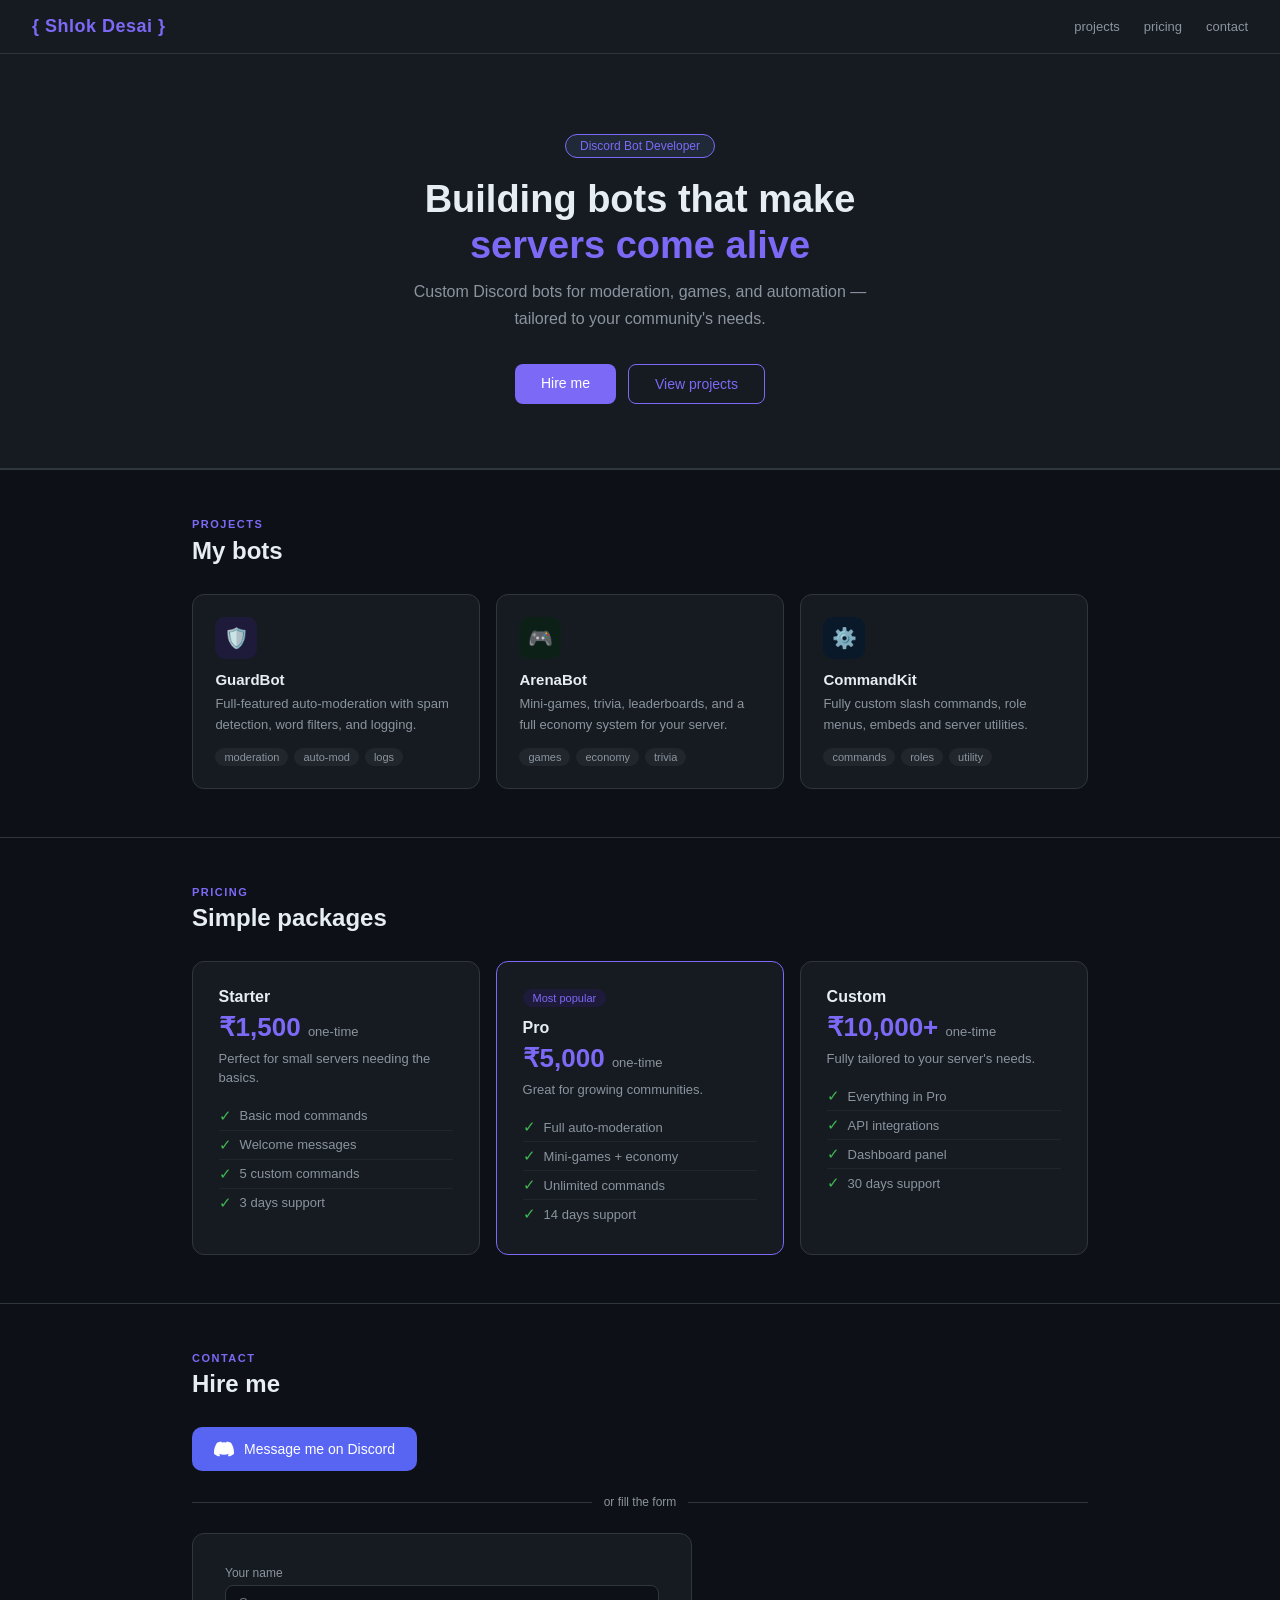
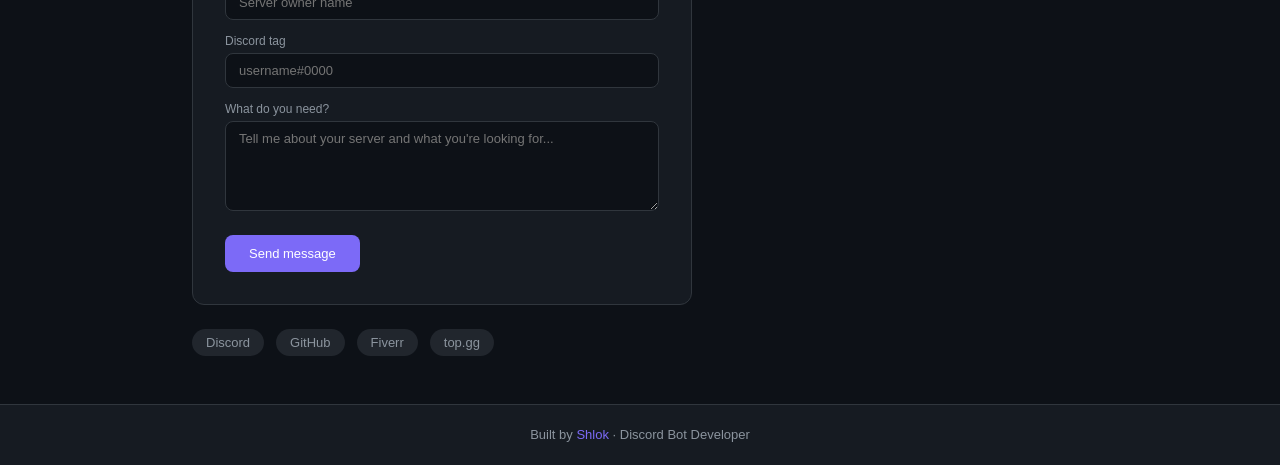
==== index.html @ 583a7310 "Add files via upload" ====
<!DOCTYPE html>
<html lang="en">
<head>
  <link rel="stylesheet" href="style.css">
  <meta charset="UTF-8" />
  <meta name="viewport" content="width=device-width, initial-scale=1.0" />
  <title>Shlok | Discord Bot Developer</title>
  <style>
    * { box-sizing: border-box; margin: 0; padding: 0; }
    body { font-family: 'Segoe UI', sans-serif; background: #0d1117; color: #e6edf3; }

    nav {
      display: flex; align-items: center; justify-content: space-between;
      padding: 1rem 2rem; background: #161b22;
      border-bottom: 0.5px solid #30363d;
      position: sticky; top: 0; z-index: 100;
    }
    .logo { font-size: 18px; font-weight: 600; color: #7c6af7; letter-spacing: 0.5px; }
    .nav-links { display: flex; gap: 1.5rem; }
    .nav-links a { font-size: 13px; color: #8b949e; text-decoration: none; cursor: pointer; transition: color 0.2s; }
    .nav-links a:hover { color: #e6edf3; }

    .hero {
      padding: 5rem 2rem 4rem; text-align: center;
      background: #161b22;
      border-bottom: 0.5px solid #30363d;
    }
    .hero-badge {
      display: inline-block; background: #1f2937; color: #7c6af7;
      font-size: 12px; padding: 4px 14px; border-radius: 20px;
      border: 0.5px solid #7c6af7; margin-bottom: 1.2rem;
    }
    .hero h1 { font-size: 38px; font-weight: 600; color: #e6edf3; margin-bottom: 0.6rem; line-height: 1.2; }
    .hero h1 span { color: #7c6af7; }
    .hero p { font-size: 16px; color: #8b949e; max-width: 500px; margin: 0 auto 2rem; line-height: 1.7; }
    .hero-btns { display: flex; gap: 12px; justify-content: center; flex-wrap: wrap; }
    .btn-primary {
      background: #7c6af7; color: #fff; border: none;
      padding: 11px 26px; border-radius: 8px; font-size: 14px;
      cursor: pointer; font-weight: 500; text-decoration: none;
    }
    .btn-primary:hover { background: #6a58e0; }
    .btn-outline {
      background: transparent; color: #7c6af7;
      border: 0.5px solid #7c6af7; padding: 11px 26px;
      border-radius: 8px; font-size: 14px; cursor: pointer;
      font-weight: 500; text-decoration: none;
    }
    .btn-outline:hover { background: #1e1a3a; }

    .section { padding: 3rem 2rem; max-width: 960px; margin: 0 auto; }
    .section-title {
      font-size: 11px; font-weight: 600; color: #7c6af7;
      text-transform: uppercase; letter-spacing: 1.5px; margin-bottom: 0.4rem;
    }
    .section-heading { font-size: 24px; font-weight: 600; color: #e6edf3; margin-bottom: 1.8rem; }
    .divider { border: none; border-top: 0.5px solid #30363d; }

    .bots-grid { display: grid; grid-template-columns: repeat(auto-fit, minmax(220px, 1fr)); gap: 16px; }
    .bot-card {
      background: #161b22; border: 0.5px solid #30363d;
      border-radius: 12px; padding: 1.4rem; transition: border-color 0.2s;
    }
    .bot-card:hover { border-color: #7c6af7; }
    .bot-icon {
      width: 42px; height: 42px; border-radius: 10px;
      display: flex; align-items: center; justify-content: center;
      font-size: 20px; margin-bottom: 12px;
    }
    .bot-icon.purple { background: #1e1a3a; }
    .bot-icon.green  { background: #0d2018; }
    .bot-icon.blue   { background: #0a1929; }
    .bot-name { font-size: 15px; font-weight: 600; color: #e6edf3; margin-bottom: 6px; }
    .bot-desc { font-size: 13px; color: #8b949e; line-height: 1.6; margin-bottom: 12px; }
    .bot-tags { display: flex; flex-wrap: wrap; gap: 6px; }
    .tag { font-size: 11px; background: #21262d; color: #8b949e; padding: 3px 9px; border-radius: 20px; }

    .pricing-grid { display: grid; grid-template-columns: repeat(auto-fit, minmax(200px, 1fr)); gap: 16px; }
    .plan-card {
      background: #161b22; border: 0.5px solid #30363d;
      border-radius: 12px; padding: 1.6rem;
    }
    .plan-card.featured { border: 1.5px solid #7c6af7; }
    .plan-badge {
      font-size: 11px; background: #1e1a3a; color: #7c6af7;
      padding: 3px 10px; border-radius: 20px;
      display: inline-block; margin-bottom: 12px;
    }
    .plan-name { font-size: 16px; font-weight: 600; color: #e6edf3; margin-bottom: 6px; }
    .plan-price { font-size: 26px; font-weight: 600; color: #7c6af7; margin-bottom: 6px; }
    .plan-price span { font-size: 13px; color: #8b949e; font-weight: 400; }
    .plan-desc { font-size: 13px; color: #8b949e; margin-bottom: 14px; line-height: 1.5; }
    .plan-features { list-style: none; }
    .plan-features li {
      font-size: 13px; color: #8b949e; padding: 5px 0;
      border-bottom: 0.5px solid #21262d;
      display: flex; align-items: center; gap: 8px;
    }
    .plan-features li:last-child { border: none; }
    .check { color: #3fb950; font-size: 15px; }

    .contact-card {
      background: #161b22; border: 0.5px solid #30363d;
      border-radius: 12px; padding: 2rem; max-width: 500px;
    }
    .contact-row { margin-bottom: 14px; }
    .contact-label { font-size: 12px; color: #8b949e; margin-bottom: 5px; }
    .contact-input {
      width: 100%; background: #0d1117; border: 0.5px solid #30363d;
      border-radius: 8px; padding: 9px 13px; font-size: 13px;
      color: #e6edf3; font-family: 'Segoe UI', sans-serif; outline: none;
    }
    .contact-input:focus { border-color: #7c6af7; }
    textarea.contact-input { resize: vertical; min-height: 90px; }
    .contact-btn {
      background: #7c6af7; color: #fff; border: none;
      padding: 11px 24px; border-radius: 8px; font-size: 13px;
      cursor: pointer; font-weight: 500; margin-top: 6px;
    }
    .contact-btn:hover { background: #6a58e0; }
    .contact-btn:disabled { opacity: 0.6; cursor: not-allowed; }

    .discord-cta {
      display: inline-flex; align-items: center; gap: 10px;
      background: #5865F2; color: #fff; text-decoration: none;
      padding: 12px 22px; border-radius: 10px; font-size: 14px;
      font-weight: 500; transition: background 0.2s;
    }
    .discord-cta:hover { background: #4752c4; }

    .socials { display: flex; gap: 12px; margin-top: 1.5rem; }
    .social-link {
      font-size: 13px; color: #8b949e; text-decoration: none;
      background: #21262d; padding: 6px 14px; border-radius: 20px;
      transition: color 0.2s, background 0.2s;
    }
    .social-link:hover { color: #7c6af7; background: #1e1a3a; }

    footer {
      background: #161b22; border-top: 0.5px solid #30363d;
      padding: 1.4rem 2rem; text-align: center;
    }
    footer p { font-size: 13px; color: #8b949e; }
    footer span { color: #7c6af7; }

    @media (max-width: 600px) {
      .hero h1 { font-size: 26px; }
      nav { padding: 1rem; }
      .nav-links { gap: 1rem; }
    }
  </style>
</head>
<body>

  <script src="script.js"></script>
  <nav>
    <div class="logo">{ Shlok Desai }</div>
    <div class="nav-links">
      <a href="#projects">projects</a>
      <a href="#pricing">pricing</a>
      <a href="#contact">contact</a>
    </div>
  </nav>

  <!-- Hero -->
  <section class="hero">
    <div class="hero-badge">Discord Bot Developer</div>
    <h1>Building bots that make<br><span>servers come alive</span></h1>
    <p>Custom Discord bots for moderation, games, and automation — tailored to your community's needs.</p>
    <div class="hero-btns">
      <a href="#contact" class="btn-primary">Hire me</a>
      <a href="#projects" class="btn-outline">View projects</a>
    </div>
  </section>

  <!-- Projects -->
  <hr class="divider" />
  <div class="section" id="projects">
    <div class="section-title">Projects</div>
    <div class="section-heading">My bots</div>
    <div class="bots-grid">

      <div class="bot-card">
        <div class="bot-icon purple">🛡️</div>
        <div class="bot-name">GuardBot</div>
        <div class="bot-desc">Full-featured auto-moderation with spam detection, word filters, and logging.</div>
        <div class="bot-tags">
          <span class="tag">moderation</span>
          <span class="tag">auto-mod</span>
          <span class="tag">logs</span>
        </div>
      </div>

      <div class="bot-card">
        <div class="bot-icon green">🎮</div>
        <div class="bot-name">ArenaBot</div>
        <div class="bot-desc">Mini-games, trivia, leaderboards, and a full economy system for your server.</div>
        <div class="bot-tags">
          <span class="tag">games</span>
          <span class="tag">economy</span>
          <span class="tag">trivia</span>
        </div>
      </div>

      <div class="bot-card">
        <div class="bot-icon blue">⚙️</div>
        <div class="bot-name">CommandKit</div>
        <div class="bot-desc">Fully custom slash commands, role menus, embeds and server utilities.</div>
        <div class="bot-tags">
          <span class="tag">commands</span>
          <span class="tag">roles</span>
          <span class="tag">utility</span>
        </div>
      </div>

    </div>
  </div>

  <!-- Pricing -->
  <hr class="divider" />
  <div class="section" id="pricing">
    <div class="section-title">Pricing</div>
    <div class="section-heading">Simple packages</div>
    <div class="pricing-grid">

      <div class="plan-card">
        <div class="plan-name">Starter</div>
        <div class="plan-price">₹1,500 <span>one-time</span></div>
        <div class="plan-desc">Perfect for small servers needing the basics.</div>
        <ul class="plan-features">
          <li><span class="check">✓</span> Basic mod commands</li>
          <li><span class="check">✓</span> Welcome messages</li>
          <li><span class="check">✓</span> 5 custom commands</li>
          <li><span class="check">✓</span> 3 days support</li>
        </ul>
      </div>

      <div class="plan-card featured">
        <div class="plan-badge">Most popular</div>
        <div class="plan-name">Pro</div>
        <div class="plan-price">₹5,000 <span>one-time</span></div>
        <div class="plan-desc">Great for growing communities.</div>
        <ul class="plan-features">
          <li><span class="check">✓</span> Full auto-moderation</li>
          <li><span class="check">✓</span> Mini-games + economy</li>
          <li><span class="check">✓</span> Unlimited commands</li>
          <li><span class="check">✓</span> 14 days support</li>
        </ul>
      </div>

      <div class="plan-card">
        <div class="plan-name">Custom</div>
        <div class="plan-price">₹10,000+ <span>one-time</span></div>
        <div class="plan-desc">Fully tailored to your server's needs.</div>
        <ul class="plan-features">
          <li><span class="check">✓</span> Everything in Pro</li>
          <li><span class="check">✓</span> API integrations</li>
          <li><span class="check">✓</span> Dashboard panel</li>
          <li><span class="check">✓</span> 30 days support</li>
        </ul>
      </div>

    </div>
  </div>

  <!-- Contact -->
  <hr class="divider" />
  <div class="section" id="contact">
    <div class="section-title">Contact</div>
    <div class="section-heading">Hire me</div>

    <!-- Discord quick contact -->
    <a href="https://discord.com/users/1343958597910134815" target="_blank" class="discord-cta">
      <svg width="20" height="20" viewBox="0 0 24 24" fill="currentColor"><path d="M20.317 4.37a19.791 19.791 0 0 0-4.885-1.515.074.074 0 0 0-.079.037c-.21.375-.444.864-.608 1.25a18.27 18.27 0 0 0-5.487 0 12.64 12.64 0 0 0-.617-1.25.077.077 0 0 0-.079-.037A19.736 19.736 0 0 0 3.677 4.37a.07.07 0 0 0-.032.027C.533 9.046-.32 13.58.099 18.057a.082.082 0 0 0 .031.057 19.9 19.9 0 0 0 5.993 3.03.078.078 0 0 0 .084-.028 14.09 14.09 0 0 0 1.226-1.994.076.076 0 0 0-.041-.106 13.107 13.107 0 0 1-1.872-.892.077.077 0 0 1-.008-.128 10.2 10.2 0 0 0 .372-.292.074.074 0 0 1 .077-.01c3.928 1.793 8.18 1.793 12.062 0a.074.074 0 0 1 .078.01c.12.098.246.198.373.292a.077.077 0 0 1-.006.127 12.299 12.299 0 0 1-1.873.892.077.077 0 0 0-.041.107c.36.698.772 1.362 1.225 1.993a.076.076 0 0 0 .084.028 19.839 19.839 0 0 0 6.002-3.03.077.077 0 0 0 .032-.054c.5-5.177-.838-9.674-3.549-13.66a.061.061 0 0 0-.031-.03z"/></svg>
      Message me on Discord
    </a>

    <div style="display:flex; align-items:center; gap:12px; margin: 1.5rem 0;">
      <div style="flex:1; height:0.5px; background:#30363d;"></div>
      <span style="font-size:12px; color:#8b949e;">or fill the form</span>
      <div style="flex:1; height:0.5px; background:#30363d;"></div>
    </div>

    <!-- Web3Forms integrated contact form -->
    <div class="contact-card">
      <form id="contact-form" action="https://api.web3forms.com/submit" method="POST">

        <!-- Replace with your Web3Forms access key from web3forms.com -->
        <input type="hidden" name="access_key" value="64341b72-99f3-4b23-ae0b-e0f6a6223812" />
        <input type="hidden" name="subject" value="New hire request from portfolio" />
        <input type="hidden" name="from_name" value="Portfolio Contact" />
        <input type="checkbox" name="botcheck" style="display:none;" />

        <div class="contact-row">
          <div class="contact-label">Your name</div>
          <input class="contact-input" type="text" name="name" placeholder="Server owner name" required />
        </div>
        <div class="contact-row">
          <div class="contact-label">Discord tag</div>
          <input class="contact-input" type="text" name="discord" placeholder="username#0000" required />
        </div>
        <div class="contact-row">
          <div class="contact-label">What do you need?</div>
          <textarea class="contact-input" name="message" placeholder="Tell me about your server and what you're looking for..." required></textarea>
        </div>
        <button type="submit" class="contact-btn" id="submit-btn">Send message</button>

        <!-- Success / error messages -->
        <div id="form-success" style="display:none; margin-top:12px; font-size:13px; color:#3fb950;">
          Message sent! I'll get back to you soon.
        </div>
        <div id="form-error" style="display:none; margin-top:12px; font-size:13px; color:#f85149;">
          Something went wrong. Please try again or message me on Discord.
        </div>
      </form>
    </div>

    <div class="socials">
      <a href="https://discord.com/users/YOUR_DISCORD_USER_ID" target="_blank" class="social-link">Discord</a>
      <a href="https://github.com/YOUR_USERNAME" target="_blank" class="social-link">GitHub</a>
      <a href="https://fiverr.com/YOUR_USERNAME" target="_blank" class="social-link">Fiverr</a>
      <a href="https://top.gg/user/YOUR_USER_ID" target="_blank" class="social-link">top.gg</a>
    </div>
  </div>

  <footer>
    <p>Built by <span>Shlok </span>  · Discord Bot Developer</p>
  </footer>

  <script>
    const form = document.getElementById('contact-form');
    const submitBtn = document.getElementById('submit-btn');
    const successMsg = document.getElementById('form-success');
    const errorMsg = document.getElementById('form-error');

    form.addEventListener('submit', async (e) => {
      e.preventDefault();
      submitBtn.textContent = 'Sending...';
      submitBtn.disabled = true;

      const formData = new FormData(form);
      try {
        const res = await fetch('https://api.web3forms.com/submit', {
          method: 'POST',
          body: formData
        });
        const data = await res.json();
        if (data.success) {
          successMsg.style.display = 'block';
          errorMsg.style.display = 'none';
          form.reset();
          submitBtn.textContent = 'Sent!';
        } else {
          throw new Error('Failed');
        }
      } catch {
        errorMsg.style.display = 'block';
        successMsg.style.display = 'none';
        submitBtn.textContent = 'Send message';
        submitBtn.disabled = false;
      }
    });
  </script>

</body>
</html
---- style.css ----
* {
  box-sizing: border-box;
  margin: 0;
  padding: 0;
}

body {
  font-family: 'Segoe UI', sans-serif;
  background: #0d1117;
  color: #e6edf3;
  scroll-behavior: smooth;
}

/* ── Navbar ── */
nav {
  display: flex;
  align-items: center;
  justify-content: space-between;
  padding: 1rem 2rem;
  background: #161b22;
  border-bottom: 0.5px solid #30363d;
  position: sticky;
  top: 0;
  z-index: 100;
}

.logo {
  font-size: 18px;
  font-weight: 600;
  color: #7c6af7;
  letter-spacing: 0.5px;
}

.nav-links {
  display: flex;
  gap: 1.5rem;
}

.nav-links a {
  font-size: 13px;
  color: #8b949e;
  text-decoration: none;
  cursor: pointer;
  transition: color 0.2s;
}

.nav-links a:hover {
  color: #e6edf3;
}

/* ── Hero ── */
.hero {
  padding: 5rem 2rem 4rem;
  text-align: center;
  background: #161b22;
  border-bottom: 0.5px solid #30363d;
}

.hero-badge {
  display: inline-block;
  background: #1f2937;
  color: #7c6af7;
  font-size: 12px;
  padding: 4px 14px;
  border-radius: 20px;
  border: 0.5px solid #7c6af7;
  margin-bottom: 1.2rem;
}

.hero h1 {
  font-size: 38px;
  font-weight: 600;
  color: #e6edf3;
  margin-bottom: 0.6rem;
  line-height: 1.2;
}

.hero h1 span {
  color: #7c6af7;
}

.hero p {
  font-size: 16px;
  color: #8b949e;
  max-width: 500px;
  margin: 0 auto 2rem;
  line-height: 1.7;
}

.hero-btns {
  display: flex;
  gap: 12px;
  justify-content: center;
  flex-wrap: wrap;
}

.btn-primary {
  background: #7c6af7;
  color: #fff;
  border: none;
  padding: 11px 26px;
  border-radius: 8px;
  font-size: 14px;
  cursor: pointer;
  font-weight: 500;
  text-decoration: none;
  transition: background 0.2s;
}

.btn-primary:hover {
  background: #6a58e0;
}

.btn-outline {
  background: transparent;
  color: #7c6af7;
  border: 0.5px solid #7c6af7;
  padding: 11px 26px;
  border-radius: 8px;
  font-size: 14px;
  cursor: pointer;
  font-weight: 500;
  text-decoration: none;
  transition: background 0.2s;
}

.btn-outline:hover {
  background: #1e1a3a;
}

/* ── Sections ── */
.section {
  padding: 3rem 2rem;
  max-width: 960px;
  margin: 0 auto;
}

.section-title {
  font-size: 11px;
  font-weight: 600;
  color: #7c6af7;
  text-transform: uppercase;
  letter-spacing: 1.5px;
  margin-bottom: 0.4rem;
}

.section-heading {
  font-size: 24px;
  font-weight: 600;
  color: #e6edf3;
  margin-bottom: 1.8rem;
}

.divider {
  border: none;
  border-top: 0.5px solid #30363d;
}

/* ── Bot Cards ── */
.bots-grid {
  display: grid;
  grid-template-columns: repeat(auto-fit, minmax(220px, 1fr));
  gap: 16px;
}

.bot-card {
  background: #161b22;
  border: 0.5px solid #30363d;
  border-radius: 12px;
  padding: 1.4rem;
  transition: border-color 0.2s, transform 0.2s;
}

.bot-card:hover {
  border-color: #7c6af7;
  transform: translateY(-3px);
}

.bot-icon {
  width: 42px;
  height: 42px;
  border-radius: 10px;
  display: flex;
  align-items: center;
  justify-content: center;
  font-size: 20px;
  margin-bottom: 12px;
}

.bot-icon.purple { background: #1e1a3a; }
.bot-icon.green  { background: #0d2018; }
.bot-icon.blue   { background: #0a1929; }

.bot-name {
  font-size: 15px;
  font-weight: 600;
  color: #e6edf3;
  margin-bottom: 6px;
}

.bot-desc {
  font-size: 13px;
  color: #8b949e;
  line-height: 1.6;
  margin-bottom: 12px;
}

.bot-tags {
  display: flex;
  flex-wrap: wrap;
  gap: 6px;
}

.tag {
  font-size: 11px;
  background: #21262d;
  color: #8b949e;
  padding: 3px 9px;
  border-radius: 20px;
}

/* ── Pricing ── */
.pricing-grid {
  display: grid;
  grid-template-columns: repeat(auto-fit, minmax(200px, 1fr));
  gap: 16px;
}

.plan-card {
  background: #161b22;
  border: 0.5px solid #30363d;
  border-radius: 12px;
  padding: 1.6rem;
  transition: transform 0.2s;
}

.plan-card:hover {
  transform: translateY(-3px);
}

.plan-card.featured {
  border: 1.5px solid #7c6af7;
}

.plan-badge {
  font-size: 11px;
  background: #1e1a3a;
  color: #7c6af7;
  padding: 3px 10px;
  border-radius: 20px;
  display: inline-block;
  margin-bottom: 12px;
}

.plan-name {
  font-size: 16px;
  font-weight: 600;
  color: #e6edf3;
  margin-bottom: 6px;
}

.plan-price {
  font-size: 26px;
  font-weight: 600;
  color: #7c6af7;
  margin-bottom: 6px;
}

.plan-price span {
  font-size: 13px;
  color: #8b949e;
  font-weight: 400;
}

.plan-desc {
  font-size: 13px;
  color: #8b949e;
  margin-bottom: 14px;
  line-height: 1.5;
}

.plan-features {
  list-style: none;
}

.plan-features li {
  font-size: 13px;
  color: #8b949e;
  padding: 5px 0;
  border-bottom: 0.5px solid #21262d;
  display: flex;
  align-items: center;
  gap: 8px;
}

.plan-features li:last-child {
  border: none;
}

.check {
  color: #3fb950;
  font-size: 15px;
}

/* ── Contact ── */
.contact-card {
  background: #161b22;
  border: 0.5px solid #30363d;
  border-radius: 12px;
  padding: 2rem;
  max-width: 500px;
}

.contact-row {
  margin-bottom: 14px;
}

.contact-label {
  font-size: 12px;
  color: #8b949e;
  margin-bottom: 5px;
}

.contact-input {
  width: 100%;
  background: #0d1117;
  border: 0.5px solid #30363d;
  border-radius: 8px;
  padding: 9px 13px;
  font-size: 13px;
  color: #e6edf3;
  font-family: 'Segoe UI', sans-serif;
  outline: none;
  transition: border-color 0.2s;
}

.contact-input:focus {
  border-color: #7c6af7;
}

textarea.contact-input {
  resize: vertical;
  min-height: 90px;
}

.contact-btn {
  background: #7c6af7;
  color: #fff;
  border: none;
  padding: 11px 24px;
  border-radius: 8px;
  font-size: 13px;
  cursor: pointer;
  font-weight: 500;
  margin-top: 6px;
  transition: background 0.2s;
}

.contact-btn:hover {
  background: #6a58e0;
}

/* ── Toast Notification ── */
.toast {
  position: fixed;
  bottom: 2rem;
  right: 2rem;
  background: #1e1a3a;
  color: #7c6af7;
  border: 0.5px solid #7c6af7;
  padding: 12px 20px;
  border-radius: 10px;
  font-size: 13px;
  opacity: 0;
  transform: translateY(10px);
  transition: opacity 0.3s, transform 0.3s;
  pointer-events: none;
  z-index: 999;
}

.toast.show {
  opacity: 1;
  transform: translateY(0);
}

/* ── Socials ── */
.socials {
  display: flex;
  gap: 12px;
  margin-top: 1.5rem;
  flex-wrap: wrap;
}

.social-link {
  font-size: 13px;
  color: #8b949e;
  text-decoration: none;
  background: #21262d;
  padding: 6px 14px;
  border-radius: 20px;
  transition: color 0.2s, background 0.2s;
}

.social-link:hover {
  color: #7c6af7;
  background: #1e1a3a;
}

/* ── Footer ── */
footer {
  background: #161b22;
  border-top: 0.5px solid #30363d;
  padding: 1.4rem 2rem;
  text-align: center;
}

footer p {
  font-size: 13px;
  color: #8b949e;
}

footer span {
  color: #7c6af7;
}

/* ── Responsive ── */
@media (max-width: 600px) {
  .hero h1 { font-size: 26px; }
  nav { padding: 1rem; }
  .nav-links { gap: 1rem; }
  .section { padding: 2rem 1rem; }
}
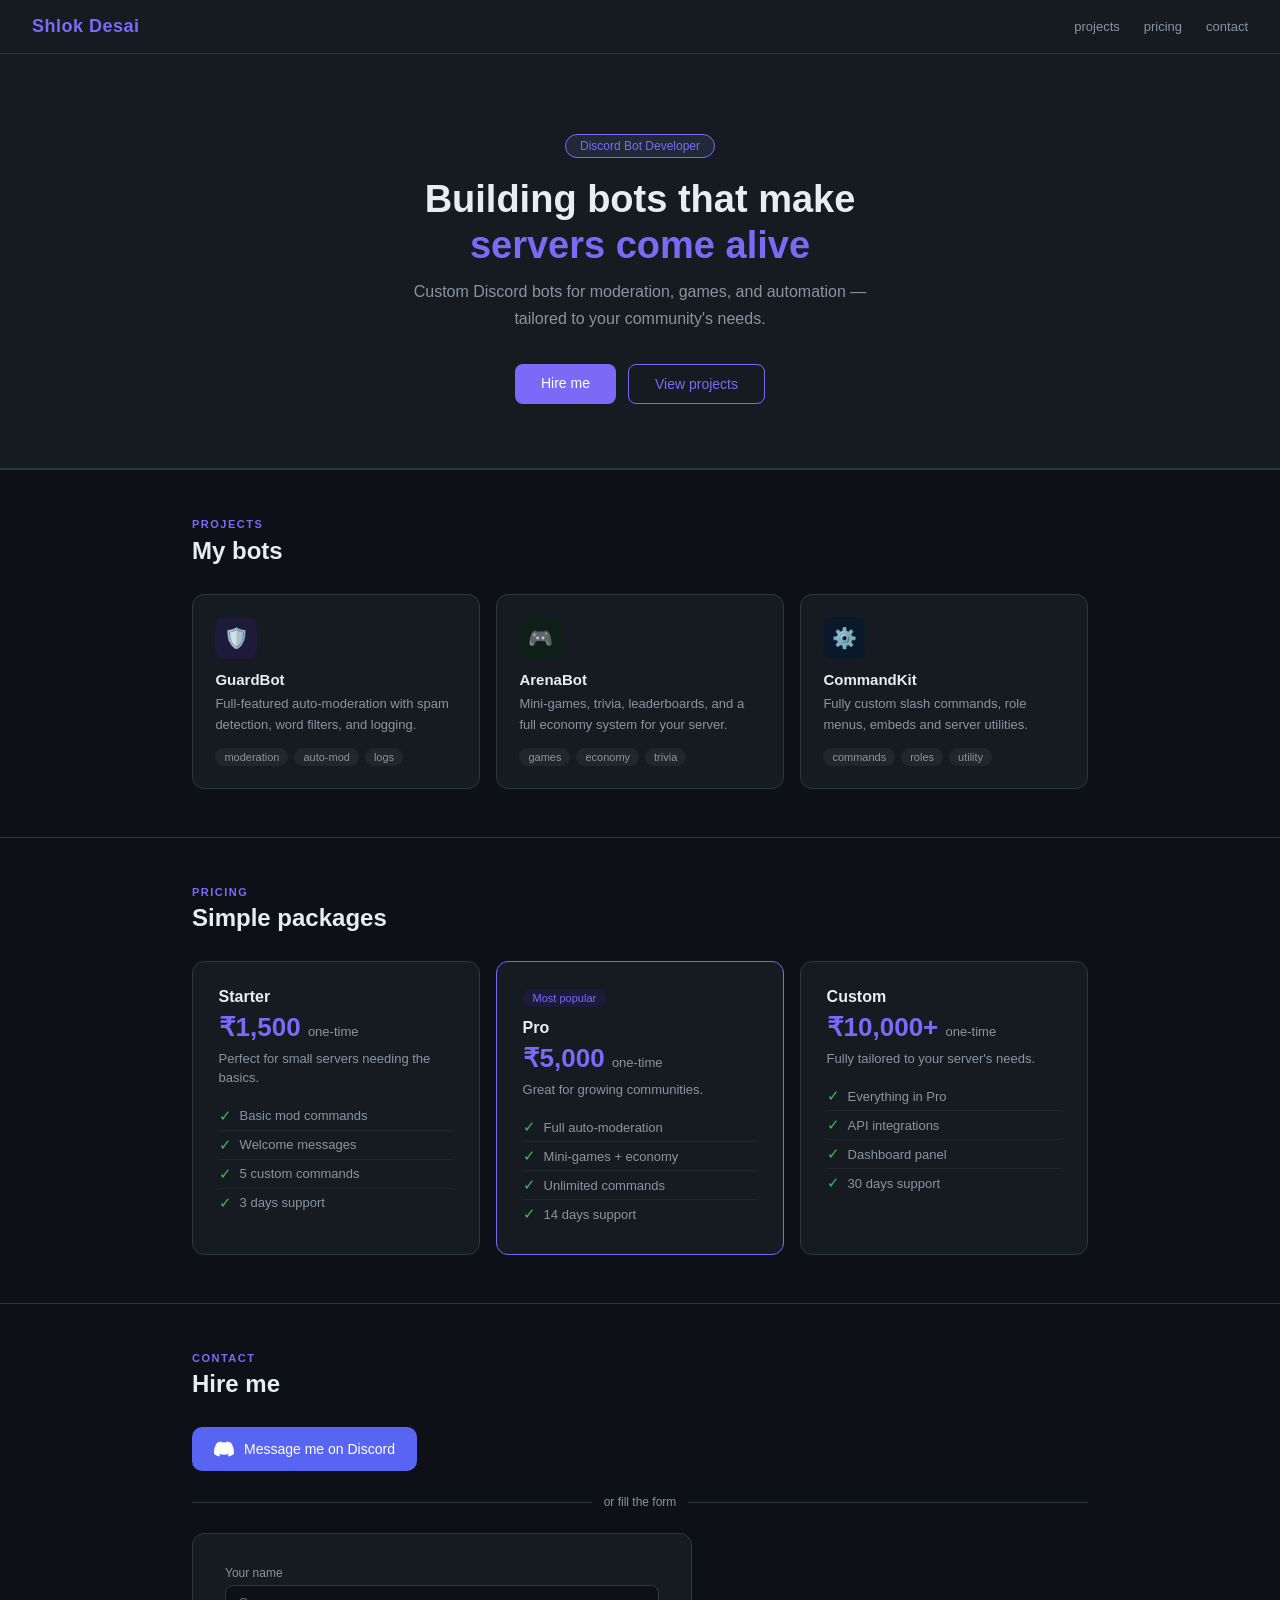
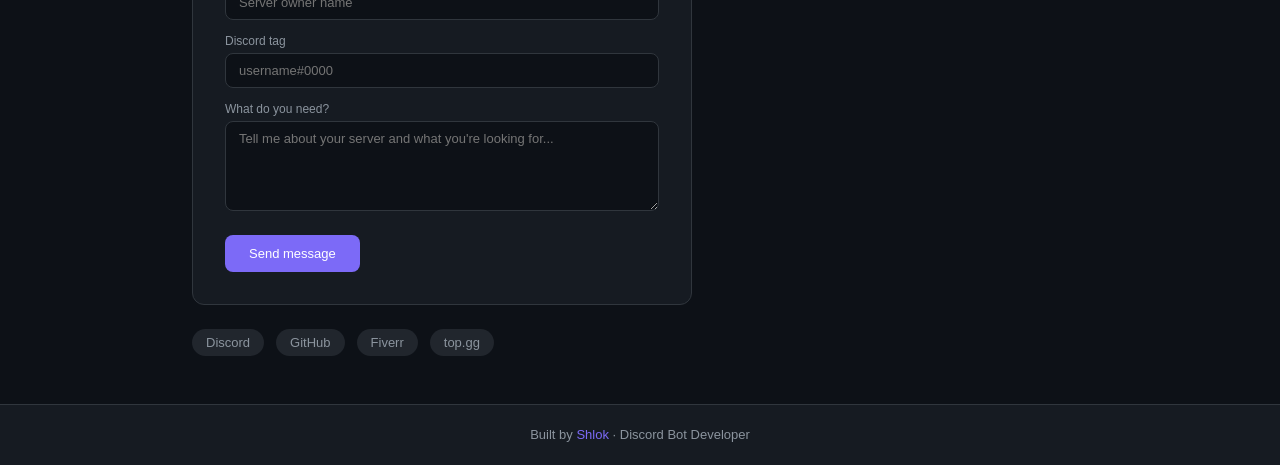
==== commit 074fc619: "Update print statement from 'Hello' to 'Goodbye'" ====
--- a/index.html
+++ b/index.html
@@ -154,7 +154,7 @@
 
   <script src="script.js"></script>
   <nav>
-    <div class="logo">{ Shlok Desai }</div>
+    <div class="logo"> Shlok Desai </div>
     <div class="nav-links">
       <a href="#projects">projects</a>
       <a href="#pricing">pricing</a>
@@ -363,4 +363,4 @@
   </script>
 
 </body>
-</html+</html
